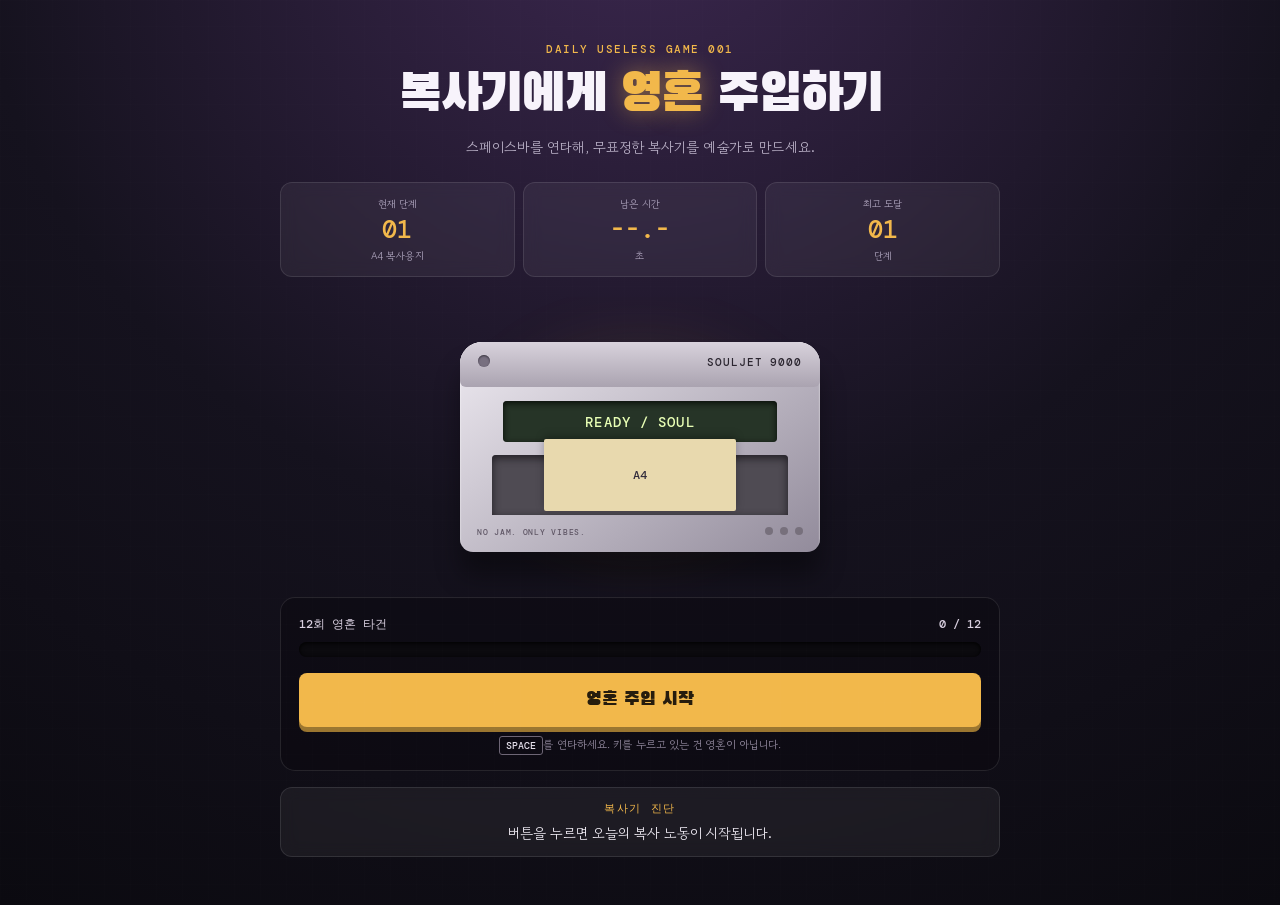
==== games/copier-soul-injector/index.html @ 97626fb5 "feat: add copier soul injector game" ====
<!doctype html>
<html lang="ko">
  <head>
    <meta charset="UTF-8" />
    <meta name="viewport" content="width=device-width, initial-scale=1.0" />
    <meta name="theme-color" content="#15121e" />
    <title>복사기에게 영혼 주입하기</title>
    <link rel="stylesheet" href="style.css" />
  </head>
  <body>
    <main class="game-shell">
      <header>
        <p class="eyebrow">DAILY USELESS GAME 001</p>
        <h1>복사기에게 <em>영혼</em> 주입하기</h1>
        <p class="subtitle">스페이스바를 연타해, 무표정한 복사기를 예술가로 만드세요.</p>
      </header>

      <section class="dashboard" aria-label="게임 현황">
        <div><span>현재 단계</span><strong id="level">01</strong><small id="paper-name">A4 복사용지</small></div>
        <div><span>남은 시간</span><strong id="time">--.-</strong><small>초</small></div>
        <div><span>최고 도달</span><strong id="best">01</strong><small>단계</small></div>
      </section>

      <section class="copier-area" aria-live="polite">
        <div class="ambient-glow"></div>
        <div class="copy-machine" id="machine">
          <div class="machine-top"><span class="warning-light"></span><span class="machine-brand">SOULJET 9000</span></div>
          <div class="display"><span id="display-text">AWAITING SOUL</span></div>
          <div class="paper-slot"><div class="paper" id="paper"><span id="paper-mark">A4</span></div></div>
          <div class="machine-bottom"><span>NO JAM. ONLY VIBES.</span><i></i><i></i><i></i></div>
        </div>
      </section>

      <section class="control-panel">
        <div class="goal-row"><span id="goal-label">시작 준비 완료</span><span id="tap-count">0 / 0</span></div>
        <div class="meter"><div id="meter-fill"></div></div>
        <button id="start-button" type="button">영혼 주입 시작</button>
        <p class="hint"><kbd>SPACE</kbd>를 연타하세요. 키를 누르고 있는 건 영혼이 아닙니다.</p>
      </section>

      <section class="status-card" id="status-card">
        <p class="status-label">복사기 진단</p>
        <p id="message">버튼을 누르면 오늘의 복사 노동이 시작됩니다.</p>
      </section>
    </main>
    <script src="script.js"></script>
  </body>
</html>
---- games/copier-soul-injector/style.css ----
@import url('https://fonts.googleapis.com/css2?family=Black+Han+Sans&family=DM+Mono:wght@400;500&family=Gowun+Dodum&display=swap');

:root { --accent: #f2b84b; --paper: #f7f0dc; --ink: #332d3c; }
* { box-sizing: border-box; }
body { margin: 0; min-height: 100vh; color: #f7f3fb; background: radial-gradient(circle at 50% -15%, #3d2851, #15121e 55%, #0b0a10); font-family: 'Gowun Dodum', sans-serif; }
body::before { content: ''; position: fixed; inset: 0; pointer-events: none; opacity: .22; background-image: linear-gradient(rgba(255,255,255,.035) 1px, transparent 1px), linear-gradient(90deg, rgba(255,255,255,.035) 1px, transparent 1px); background-size: 26px 26px; }
.game-shell { width: min(720px, calc(100% - 32px)); margin: 0 auto; padding: 42px 0 48px; text-align: center; }
header { margin-bottom: 25px; } .eyebrow, .status-label { margin: 0; color: var(--accent); font: 500 11px 'DM Mono', monospace; letter-spacing: .14em; }
h1 { margin: 8px 0 8px; font: 400 clamp(30px, 7vw, 52px) 'Black Han Sans', sans-serif; letter-spacing: -.04em; } h1 em { font-style: normal; color: var(--accent); text-shadow: 0 0 24px color-mix(in srgb, var(--accent), transparent 55%); }
.subtitle { margin: 0; color: #bcb3c9; font-size: 14px; }
.dashboard { display: grid; grid-template-columns: repeat(3, 1fr); gap: 8px; margin-bottom: 20px; }
.dashboard div, .status-card { background: rgba(255,255,255,.055); border: 1px solid rgba(255,255,255,.1); border-radius: 12px; padding: 13px 8px; backdrop-filter: blur(8px); }
.dashboard span, .dashboard small { display: block; font-size: 10px; color: #aca2bb; } .dashboard strong { display: block; margin: 2px 0; font: 500 25px 'DM Mono', monospace; color: var(--accent); }
.copier-area { position: relative; height: 300px; display: grid; place-items: center; overflow: hidden; }
.ambient-glow { position: absolute; width: 260px; height: 180px; border-radius: 50%; background: var(--accent); opacity: .13; filter: blur(42px); transition: .3s; }
.copy-machine { position: relative; width: min(360px, 82vw); height: 210px; border-radius: 22px 22px 13px 13px; background: linear-gradient(145deg, #eeeaf1, #928b9b); box-shadow: 0 24px 25px rgba(0,0,0,.36), inset 0 2px 2px #fff; color: #2b2630; transition: transform .08s; }
.machine-top { height: 45px; border-radius: 22px 22px 6px 6px; padding: 13px 18px; display: flex; justify-content: space-between; background: linear-gradient(#d8d2dc, #aaa3b0); font: 500 11px 'DM Mono', monospace; letter-spacing: .08em; }
.warning-light { width: 12px; height: 12px; border-radius: 50%; background: #787080; box-shadow: inset 0 1px 2px #3a3540; } .running .warning-light { background: var(--accent); box-shadow: 0 0 12px var(--accent); }
.display { width: 76%; height: 41px; margin: 14px auto 0; padding: 12px 6px; overflow: hidden; border-radius: 4px; color: #e8ffb5; background: #263427; box-shadow: inset 0 2px 6px #080c08; font: 500 14px 'DM Mono', monospace; letter-spacing: .08em; }
.paper-slot { position: relative; width: 82%; height: 60px; margin: 0 auto; top: 13px; border-radius: 4px 4px 0 0; background: #4f4b53; box-shadow: inset 0 3px 8px #211e24; }
.paper { position: absolute; width: 65%; height: 72px; left: 17.5%; bottom: 4px; display: grid; place-items: center; border-radius: 2px; color: var(--ink); background: var(--paper); box-shadow: 0 -3px 8px rgba(0,0,0,.25); transition: all .25s ease; font: 500 12px 'DM Mono', monospace; }
.machine-bottom { position: absolute; bottom: 0; width: 100%; height: 37px; border-radius: 0 0 13px 13px; padding: 12px 17px; text-align: left; color: #5f5665; font: 500 8px 'DM Mono', monospace; letter-spacing: .09em; } .machine-bottom i { float: right; width: 8px; height: 8px; margin-left: 7px; border-radius: 50%; background: #77707c; }
.shaking { animation: shake .09s linear infinite; } @keyframes shake { 0%,100% { transform: translate(0) rotate(0); } 30% { transform: translate(-3px,1px) rotate(-.4deg); } 70% { transform: translate(3px,-1px) rotate(.4deg); } }
.control-panel { padding: 18px; border: 1px solid rgba(255,255,255,.1); border-radius: 15px; background: rgba(10,8,15,.44); } .goal-row { display:flex; justify-content:space-between; margin-bottom:9px; font: 500 12px 'DM Mono', monospace; color:#d8cfdf; }
.meter { height: 15px; padding: 3px; border-radius: 99px; background: #0b0a0e; box-shadow: inset 0 1px 4px #000; } #meter-fill { width:0; height:100%; border-radius:inherit; background: linear-gradient(90deg, var(--accent), #fff0a6); box-shadow: 0 0 12px var(--accent); transition: width .08s; }
button { width:100%; margin: 16px 0 9px; padding: 15px; border:0; border-radius:8px; cursor:pointer; color:#261c0d; background:var(--accent); box-shadow: 0 5px 0 color-mix(in srgb, var(--accent), #000 36%); font: 400 19px 'Black Han Sans', sans-serif; transition: transform .1s, filter .1s; } button:hover { filter:brightness(1.1); } button:active { transform:translateY(4px); box-shadow:0 1px 0 color-mix(in srgb, var(--accent), #000 36%); }
.hint { margin:0; color:#92899e; font-size:11px; } kbd { padding:2px 6px; border:1px solid #6d6575; border-radius:3px; color:#e4dfea; font: 500 10px 'DM Mono'; }
.status-card { margin-top: 16px; min-height:70px; } #message { margin: 7px 0 0; font-size: 14px; } .success { color: #fff0a8; } .danger { color: #ff9d9d; }
@media (max-width: 430px) { .game-shell{padding-top:28px}.copier-area{height:270px}.dashboard strong{font-size:20px}.copy-machine{transform:scale(.9)} }
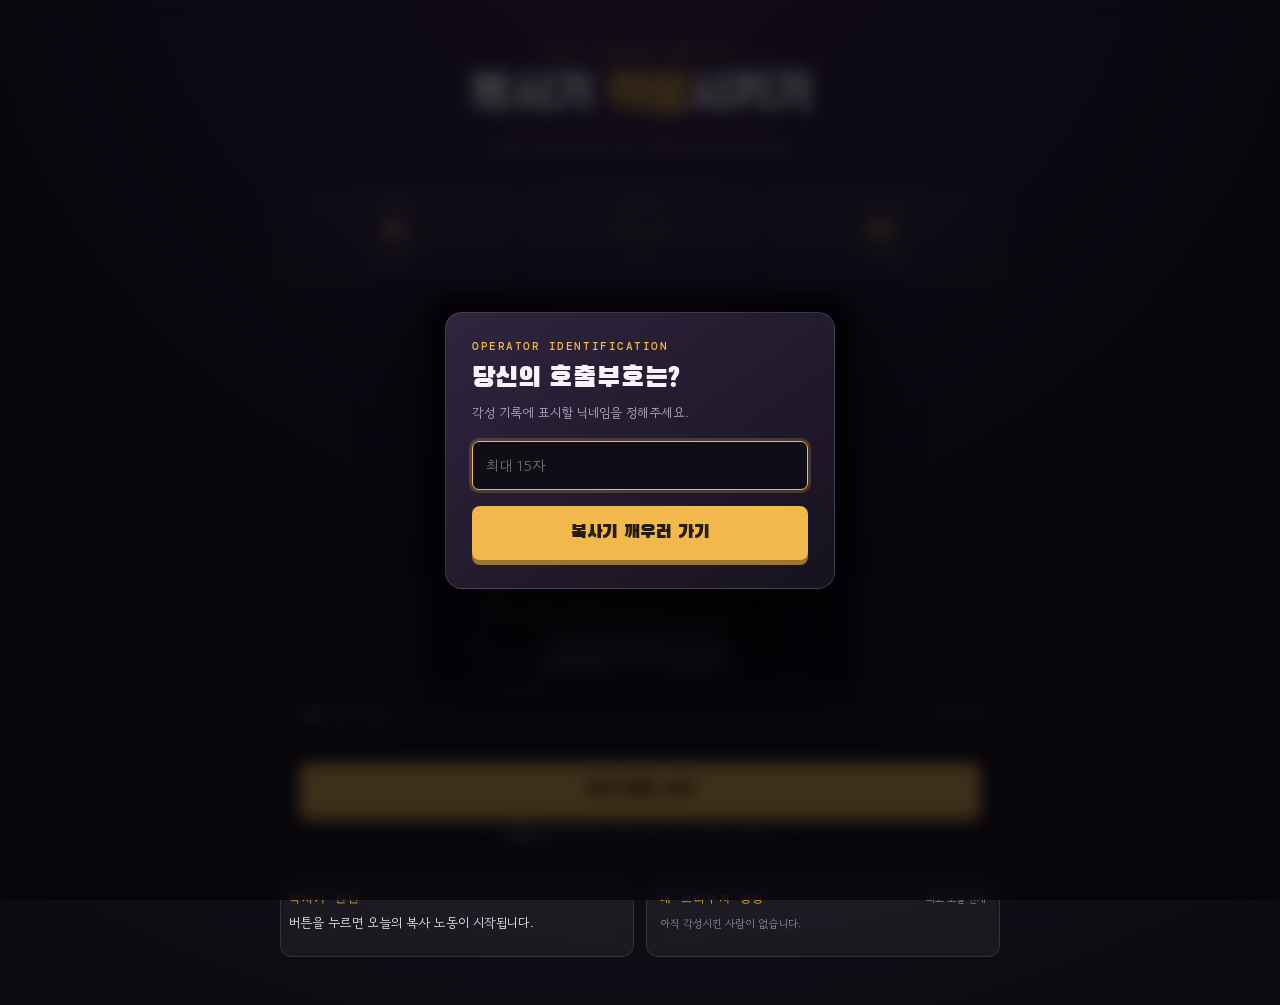
==== commit 6629615d: "feat: polish copier awakening game" ====
--- a/games/copier-soul-injector/index.html
+++ b/games/copier-soul-injector/index.html
@@ -4,45 +4,58 @@
     <meta charset="UTF-8" />
     <meta name="viewport" content="width=device-width, initial-scale=1.0" />
     <meta name="theme-color" content="#15121e" />
-    <title>복사기에게 영혼 주입하기</title>
+    <title>복사기 각성시키기</title>
     <link rel="stylesheet" href="style.css" />
   </head>
   <body>
     <main class="game-shell">
       <header>
         <p class="eyebrow">DAILY USELESS GAME 001</p>
-        <h1>복사기에게 <em>영혼</em> 주입하기</h1>
-        <p class="subtitle">스페이스바를 연타해, 무표정한 복사기를 예술가로 만드세요.</p>
+        <h1>복사기 <em>각성</em>시키기</h1>
+        <p class="subtitle">스페이스바를 연타해, 퇴사 직전의 복사기를 깨우세요.</p>
       </header>
-
       <section class="dashboard" aria-label="게임 현황">
         <div><span>현재 단계</span><strong id="level">01</strong><small id="paper-name">A4 복사용지</small></div>
         <div><span>남은 시간</span><strong id="time">--.-</strong><small>초</small></div>
         <div><span>최고 도달</span><strong id="best">01</strong><small>단계</small></div>
       </section>
-
       <section class="copier-area" aria-live="polite">
         <div class="ambient-glow"></div>
+        <div class="electricity" id="electricity" aria-hidden="true"><b>⚡</b><b>⚡</b><b>⚡</b><b>⚡</b></div>
         <div class="copy-machine" id="machine">
-          <div class="machine-top"><span class="warning-light"></span><span class="machine-brand">SOULJET 9000</span></div>
-          <div class="display"><span id="display-text">AWAITING SOUL</span></div>
-          <div class="paper-slot"><div class="paper" id="paper"><span id="paper-mark">A4</span></div></div>
-          <div class="machine-bottom"><span>NO JAM. ONLY VIBES.</span><i></i><i></i><i></i></div>
+          <img class="machine-photo" src="assets/photorealistic-copier-empty-output.png" alt="전력 부족 상태의 사무용 복사기" />
+          <div class="feeder-paper" id="feeder-paper" aria-hidden="true"></div>
+          <div class="display"><span id="display-text">AWAITING POWER</span></div>
+          <div class="paper" id="paper" aria-hidden="true">
+            <img src="assets/photorealistic-copier.png" alt="" />
+            <span id="paper-mark"></span>
+          </div>
         </div>
+        <div class="phase-overlay" id="phase-overlay"><strong id="phase-title">READY</strong><span id="phase-copy">시작 버튼 또는 SPACE</span></div>
       </section>
-
       <section class="control-panel">
         <div class="goal-row"><span id="goal-label">시작 준비 완료</span><span id="tap-count">0 / 0</span></div>
         <div class="meter"><div id="meter-fill"></div></div>
-        <button id="start-button" type="button">영혼 주입 시작</button>
-        <p class="hint"><kbd>SPACE</kbd>를 연타하세요. 키를 누르고 있는 건 영혼이 아닙니다.</p>
+        <button id="start-button" type="button">전기 공급 시작</button>
+        <p class="hint"><kbd>SPACE</kbd>를 연타하세요. 키를 누르고 있는 건 전기가 아닙니다.</p>
       </section>
-
-      <section class="status-card" id="status-card">
-        <p class="status-label">복사기 진단</p>
-        <p id="message">버튼을 누르면 오늘의 복사 노동이 시작됩니다.</p>
+      <section class="bottom-grid">
+        <section class="status-card"><p class="status-label">복사기 진단</p><p id="message">버튼을 누르면 오늘의 복사 노동이 시작됩니다.</p></section>
+        <section class="ranking-card" aria-label="내 브라우저 랭킹">
+          <div class="ranking-heading"><p class="status-label">내 브라우저 랭킹</p><span id="rank-note">최고 도달 단계</span></div>
+          <ol id="ranking-list"><li class="empty-rank">아직 각성시킨 사람이 없습니다.</li></ol>
+        </section>
       </section>
     </main>
+    <div class="nickname-modal" id="nickname-modal" role="dialog" aria-modal="true" aria-labelledby="nickname-title">
+      <form id="nickname-form" class="nickname-card">
+        <p class="eyebrow">OPERATOR IDENTIFICATION</p>
+        <h2 id="nickname-title">당신의 호출부호는?</h2>
+        <p>각성 기록에 표시할 닉네임을 정해주세요.</p>
+        <input id="nickname-input" maxlength="15" required autocomplete="nickname" placeholder="최대 15자" />
+        <button type="submit">복사기 깨우러 가기</button>
+      </form>
+    </div>
     <script src="script.js"></script>
   </body>
 </html>
--- a/games/copier-soul-injector/style.css
+++ b/games/copier-soul-injector/style.css
@@ -11,19 +11,25 @@
 .dashboard { display: grid; grid-template-columns: repeat(3, 1fr); gap: 8px; margin-bottom: 20px; }
 .dashboard div, .status-card { background: rgba(255,255,255,.055); border: 1px solid rgba(255,255,255,.1); border-radius: 12px; padding: 13px 8px; backdrop-filter: blur(8px); }
 .dashboard span, .dashboard small { display: block; font-size: 10px; color: #aca2bb; } .dashboard strong { display: block; margin: 2px 0; font: 500 25px 'DM Mono', monospace; color: var(--accent); }
-.copier-area { position: relative; height: 300px; display: grid; place-items: center; overflow: hidden; }
+.copier-area { position: relative; height: 390px; display: grid; place-items: center; overflow: hidden; }
 .ambient-glow { position: absolute; width: 260px; height: 180px; border-radius: 50%; background: var(--accent); opacity: .13; filter: blur(42px); transition: .3s; }
-.copy-machine { position: relative; width: min(360px, 82vw); height: 210px; border-radius: 22px 22px 13px 13px; background: linear-gradient(145deg, #eeeaf1, #928b9b); box-shadow: 0 24px 25px rgba(0,0,0,.36), inset 0 2px 2px #fff; color: #2b2630; transition: transform .08s; }
-.machine-top { height: 45px; border-radius: 22px 22px 6px 6px; padding: 13px 18px; display: flex; justify-content: space-between; background: linear-gradient(#d8d2dc, #aaa3b0); font: 500 11px 'DM Mono', monospace; letter-spacing: .08em; }
-.warning-light { width: 12px; height: 12px; border-radius: 50%; background: #787080; box-shadow: inset 0 1px 2px #3a3540; } .running .warning-light { background: var(--accent); box-shadow: 0 0 12px var(--accent); }
-.display { width: 76%; height: 41px; margin: 14px auto 0; padding: 12px 6px; overflow: hidden; border-radius: 4px; color: #e8ffb5; background: #263427; box-shadow: inset 0 2px 6px #080c08; font: 500 14px 'DM Mono', monospace; letter-spacing: .08em; }
-.paper-slot { position: relative; width: 82%; height: 60px; margin: 0 auto; top: 13px; border-radius: 4px 4px 0 0; background: #4f4b53; box-shadow: inset 0 3px 8px #211e24; }
-.paper { position: absolute; width: 65%; height: 72px; left: 17.5%; bottom: 4px; display: grid; place-items: center; border-radius: 2px; color: var(--ink); background: var(--paper); box-shadow: 0 -3px 8px rgba(0,0,0,.25); transition: all .25s ease; font: 500 12px 'DM Mono', monospace; }
-.machine-bottom { position: absolute; bottom: 0; width: 100%; height: 37px; border-radius: 0 0 13px 13px; padding: 12px 17px; text-align: left; color: #5f5665; font: 500 8px 'DM Mono', monospace; letter-spacing: .09em; } .machine-bottom i { float: right; width: 8px; height: 8px; margin-left: 7px; border-radius: 50%; background: #77707c; }
+.copy-machine { position:relative; width:min(420px, 90vw); aspect-ratio:1/1; color:#2b2630; filter:drop-shadow(0 24px 25px rgba(0,0,0,.36)); transition:transform .08s; }.machine-photo { display:block; width:100%; height:100%; object-fit:contain; border-radius:18px; }
+.feeder-paper { position:absolute; z-index:1; left:31.4%; top:10.1%; width:37.2%; height:25.6%; overflow:hidden; border-radius:1px 1px 0 0; background:var(--mineral); box-shadow:inset 0 0 0 1px rgba(255,255,255,.2); mix-blend-mode:multiply; opacity:.74; }.feeder-paper::after,.paper::after { content:''; position:absolute; inset:0; background:repeating-linear-gradient(115deg,rgba(255,255,255,.28) 0 1px,transparent 1px 8px),repeating-linear-gradient(20deg,rgba(0,0,0,.12) 0 1px,transparent 1px 11px); mix-blend-mode:soft-light; }
+.display { position:absolute; z-index:2; left:42%; top:51%; width:17%; height:5%; display:grid; place-items:center; overflow:hidden; border-radius:2px; color:#e8ffb5; background:#263427; box-shadow:inset 0 1px 3px #080c08,0 0 5px rgba(226,255,174,.18); font:500 clamp(4px,1.7vw,8px) 'DM Mono',monospace; letter-spacing:0; text-align:center; }
+.paper { position:absolute; z-index:3; inset:0; overflow:hidden; pointer-events:none; clip-path:polygon(33% 60%,67% 60%,67% 60%,33% 60%); opacity:0; }.paper img { width:100%; height:100%; display:block; object-fit:contain; }.paper::before { content:''; position:absolute; inset:0; background:var(--mineral); mix-blend-mode:color; opacity:.9; }.paper span { display:none; }
+.copy-machine[data-stage="1"] .feeder-paper::after,.copy-machine[data-stage="1"] .paper::after { background:repeating-radial-gradient(circle at 20% 40%,rgba(255,255,255,.25) 0 1px,transparent 2px 8px),linear-gradient(135deg,rgba(0,0,0,.3),transparent); }.copy-machine[data-stage="5"] .feeder-paper,.copy-machine[data-stage="6"] .feeder-paper { filter:brightness(1.18); }.copy-machine[data-stage="7"] .feeder-paper,.copy-machine[data-stage="7"] .paper::before { filter:saturate(1.2) brightness(1.1); }.copy-machine[data-stage="8"] .feeder-paper::after,.copy-machine[data-stage="9"] .feeder-paper::after,.copy-machine[data-stage="10"] .feeder-paper::after { background:linear-gradient(135deg,transparent 0 35%,rgba(255,255,255,.8) 36% 39%,transparent 40% 65%,rgba(255,255,255,.7) 66% 69%,transparent 70%); }
+.printing .paper { animation:paper-eject 1.25s cubic-bezier(.18,.85,.32,1) forwards; }.running .display { box-shadow:inset 0 1px 3px #080c08,0 0 10px #ddff92; }
+@keyframes paper-eject { 0% { opacity:0; clip-path:polygon(33% 60%,67% 60%,67% 60%,33% 60%); } 10% { opacity:1; } 76% { opacity:1; clip-path:polygon(33% 60%,67% 60%,73% 90%,27% 90%); } 100% { opacity:1; clip-path:polygon(33% 60%,67% 60%,73% 91%,27% 91%); } }
 .shaking { animation: shake .09s linear infinite; } @keyframes shake { 0%,100% { transform: translate(0) rotate(0); } 30% { transform: translate(-3px,1px) rotate(-.4deg); } 70% { transform: translate(3px,-1px) rotate(.4deg); } }
+.electricity { position:absolute; z-index:3; width:min(430px, 96vw); height:190px; pointer-events:none; opacity:0; transition:opacity .08s; } .electricity b { position:absolute; color:#fff4a3; font:700 40px Arial; text-shadow:0 0 10px #ffe449,0 0 25px var(--accent); } .electricity b:nth-child(1){left:8%;top:25%}.electricity b:nth-child(2){right:7%;top:15%;transform:rotate(22deg)}.electricity b:nth-child(3){left:20%;bottom:2%;transform:rotate(155deg)}.electricity b:nth-child(4){right:18%;bottom:7%;transform:rotate(-20deg)}
+.electricity.spark { animation:spark .13s ease-out; } @keyframes spark { 0%{opacity:1;transform:scale(.8)} 100%{opacity:0;transform:scale(1.18)} }
+.running + .phase-overlay { pointer-events:none; }.phase-overlay { position:absolute; z-index:5; display:grid; place-content:center; gap:8px; inset:0; pointer-events:none; opacity:0; transform:scale(.94); transition:opacity .18s,transform .18s; background:rgba(15,11,22,.56); backdrop-filter:blur(3px); } .phase-overlay.visible { opacity:1; transform:scale(1); }.phase-overlay strong { color:#fff2a2; font:500 clamp(30px,8vw,54px) 'DM Mono',monospace; letter-spacing:.06em; text-shadow:0 0 22px var(--accent); }.phase-overlay span { color:#f4eff9; font-size:13px; }
+.printing + .phase-overlay { inset:auto 50% auto auto; top:16px; width:max-content; max-width:calc(100% - 28px); padding:8px 12px; gap:3px; border:1px solid rgba(255,222,127,.42); border-radius:9px; background:rgba(18,14,26,.78); backdrop-filter:blur(6px); transform:translateX(50%) scale(.94); }.printing + .phase-overlay.visible { transform:translateX(50%) scale(1); }.printing + .phase-overlay strong { font-size:clamp(14px,3.8vw,20px); text-shadow:0 0 12px var(--accent); }.printing + .phase-overlay span { font-size:10px; }
 .control-panel { padding: 18px; border: 1px solid rgba(255,255,255,.1); border-radius: 15px; background: rgba(10,8,15,.44); } .goal-row { display:flex; justify-content:space-between; margin-bottom:9px; font: 500 12px 'DM Mono', monospace; color:#d8cfdf; }
 .meter { height: 15px; padding: 3px; border-radius: 99px; background: #0b0a0e; box-shadow: inset 0 1px 4px #000; } #meter-fill { width:0; height:100%; border-radius:inherit; background: linear-gradient(90deg, var(--accent), #fff0a6); box-shadow: 0 0 12px var(--accent); transition: width .08s; }
 button { width:100%; margin: 16px 0 9px; padding: 15px; border:0; border-radius:8px; cursor:pointer; color:#261c0d; background:var(--accent); box-shadow: 0 5px 0 color-mix(in srgb, var(--accent), #000 36%); font: 400 19px 'Black Han Sans', sans-serif; transition: transform .1s, filter .1s; } button:hover { filter:brightness(1.1); } button:active { transform:translateY(4px); box-shadow:0 1px 0 color-mix(in srgb, var(--accent), #000 36%); }
 .hint { margin:0; color:#92899e; font-size:11px; } kbd { padding:2px 6px; border:1px solid #6d6575; border-radius:3px; color:#e4dfea; font: 500 10px 'DM Mono'; }
-.status-card { margin-top: 16px; min-height:70px; } #message { margin: 7px 0 0; font-size: 14px; } .success { color: #fff0a8; } .danger { color: #ff9d9d; }
-@media (max-width: 430px) { .game-shell{padding-top:28px}.copier-area{height:270px}.dashboard strong{font-size:20px}.copy-machine{transform:scale(.9)} }
+.bottom-grid { display:grid; grid-template-columns:1fr 1fr; gap:12px; margin-top:16px; text-align:left; }.status-card { margin:0; min-height:80px; } #message { margin: 7px 0 0; font-size: 13px; } .success { color: #fff0a8; } .danger { color: #ff9d9d; }
+.ranking-card { padding:13px; border:1px solid rgba(255,255,255,.1); border-radius:12px; background:rgba(255,255,255,.055); backdrop-filter:blur(8px); }.ranking-heading { display:flex; justify-content:space-between; align-items:center; }.ranking-heading span { color:#92899e; font-size:10px; }.ranking-card ol { margin:9px 0 0; padding:0; list-style:none; }.ranking-card li { display:grid; grid-template-columns:22px 1fr auto; gap:5px; align-items:center; min-height:19px; color:#d9d2df; font-size:11px; }.ranking-card li strong { overflow:hidden; text-overflow:ellipsis; white-space:nowrap; font-weight:normal; }.rank-number { color:var(--accent); font:500 10px 'DM Mono',monospace; }.ranking-card .empty-rank { display:block; color:#92899e; }
+.nickname-modal { position:fixed; z-index:10; inset:0; display:grid; place-items:center; padding:20px; background:rgba(6,5,10,.76); backdrop-filter:blur(8px); transition:opacity .25s,visibility .25s; }.nickname-modal.hidden { opacity:0; visibility:hidden; pointer-events:none; }.nickname-card { width:min(390px,100%); padding:26px; border:1px solid rgba(255,255,255,.14); border-radius:17px; background:linear-gradient(145deg,#30243f,#16121e); box-shadow:0 24px 80px #000; text-align:left; }.nickname-card h2 { margin:9px 0 6px; font:400 28px 'Black Han Sans',sans-serif; }.nickname-card p:not(.eyebrow) { margin:0; color:#bcb3c9; font-size:13px; }.nickname-card input { width:100%; margin-top:19px; padding:13px; border:1px solid #635a6d; border-radius:7px; outline:0; color:#f8f4fb; background:#100d16; font:500 15px 'Gowun Dodum',sans-serif; }.nickname-card input:focus { border-color:var(--accent); box-shadow:0 0 0 3px color-mix(in srgb,var(--accent),transparent 80%); }.nickname-card button { margin-bottom:2px; }
+@media (max-width: 430px) { .game-shell{padding-top:28px}.copier-area{height:330px}.dashboard strong{font-size:20px}.copy-machine{transform:scale(.9)}.bottom-grid{grid-template-columns:1fr}.ranking-card{min-height:80px} }
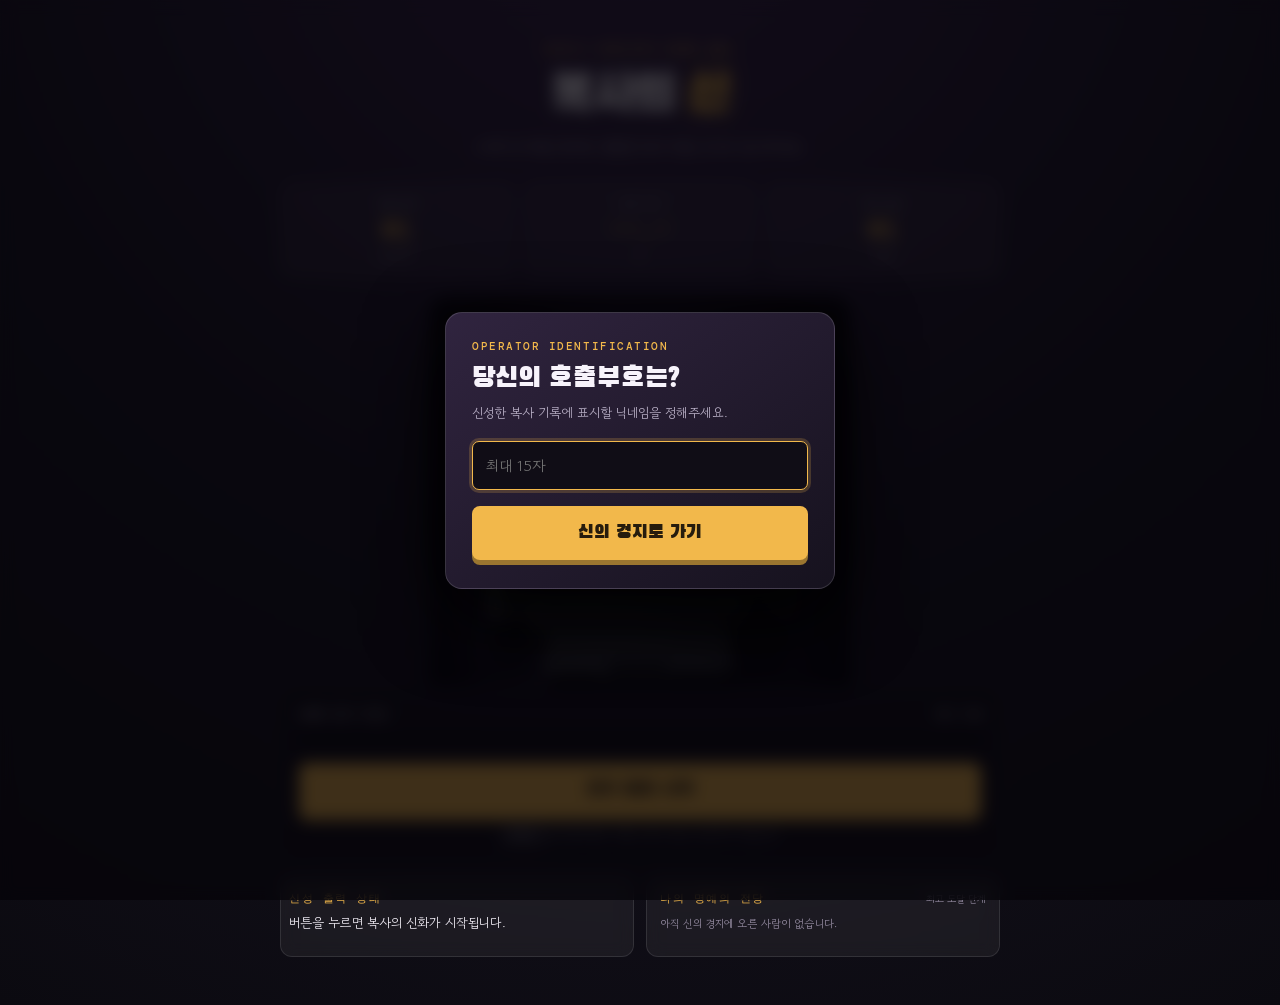
==== commit 345b53f4: "fix: rename first game to copy god" ====
--- a/games/copier-soul-injector/index.html
+++ b/games/copier-soul-injector/index.html
@@ -4,15 +4,15 @@
     <meta charset="UTF-8" />
     <meta name="viewport" content="width=device-width, initial-scale=1.0" />
     <meta name="theme-color" content="#15121e" />
-    <title>복사기 각성시키기</title>
+    <title>복사의 신</title>
     <link rel="stylesheet" href="style.css" />
   </head>
   <body>
     <main class="game-shell">
       <header>
         <p class="eyebrow">DAILY USELESS GAME 001</p>
-        <h1>복사기 <em>각성</em>시키기</h1>
-        <p class="subtitle">스페이스바를 연타해, 퇴사 직전의 복사기를 깨우세요.</p>
+        <h1>복사의 <em>신</em></h1>
+        <p class="subtitle">스페이스바를 연타해, 평범한 복사기를 신기로 인도하세요.</p>
       </header>
       <section class="dashboard" aria-label="게임 현황">
         <div><span>현재 단계</span><strong id="level">01</strong><small id="paper-name">A4 복사용지</small></div>
@@ -40,10 +40,10 @@
         <p class="hint"><kbd>SPACE</kbd>를 연타하세요. 키를 누르고 있는 건 전기가 아닙니다.</p>
       </section>
       <section class="bottom-grid">
-        <section class="status-card"><p class="status-label">복사기 진단</p><p id="message">버튼을 누르면 오늘의 복사 노동이 시작됩니다.</p></section>
-        <section class="ranking-card" aria-label="내 브라우저 랭킹">
-          <div class="ranking-heading"><p class="status-label">내 브라우저 랭킹</p><span id="rank-note">최고 도달 단계</span></div>
-          <ol id="ranking-list"><li class="empty-rank">아직 각성시킨 사람이 없습니다.</li></ol>
+        <section class="status-card"><p class="status-label">신성 출력 상태</p><p id="message">버튼을 누르면 복사의 신화가 시작됩니다.</p></section>
+        <section class="ranking-card" aria-label="내 브라우저 명예의 전당">
+          <div class="ranking-heading"><p class="status-label">나의 명예의 전당</p><span id="rank-note">최고 도달 단계</span></div>
+          <ol id="ranking-list"><li class="empty-rank">아직 신의 경지에 오른 사람이 없습니다.</li></ol>
         </section>
       </section>
     </main>
@@ -51,9 +51,9 @@
       <form id="nickname-form" class="nickname-card">
         <p class="eyebrow">OPERATOR IDENTIFICATION</p>
         <h2 id="nickname-title">당신의 호출부호는?</h2>
-        <p>각성 기록에 표시할 닉네임을 정해주세요.</p>
+        <p>신성한 복사 기록에 표시할 닉네임을 정해주세요.</p>
         <input id="nickname-input" maxlength="15" required autocomplete="nickname" placeholder="최대 15자" />
-        <button type="submit">복사기 깨우러 가기</button>
+        <button type="submit">신의 경지로 가기</button>
       </form>
     </div>
     <script src="script.js"></script>
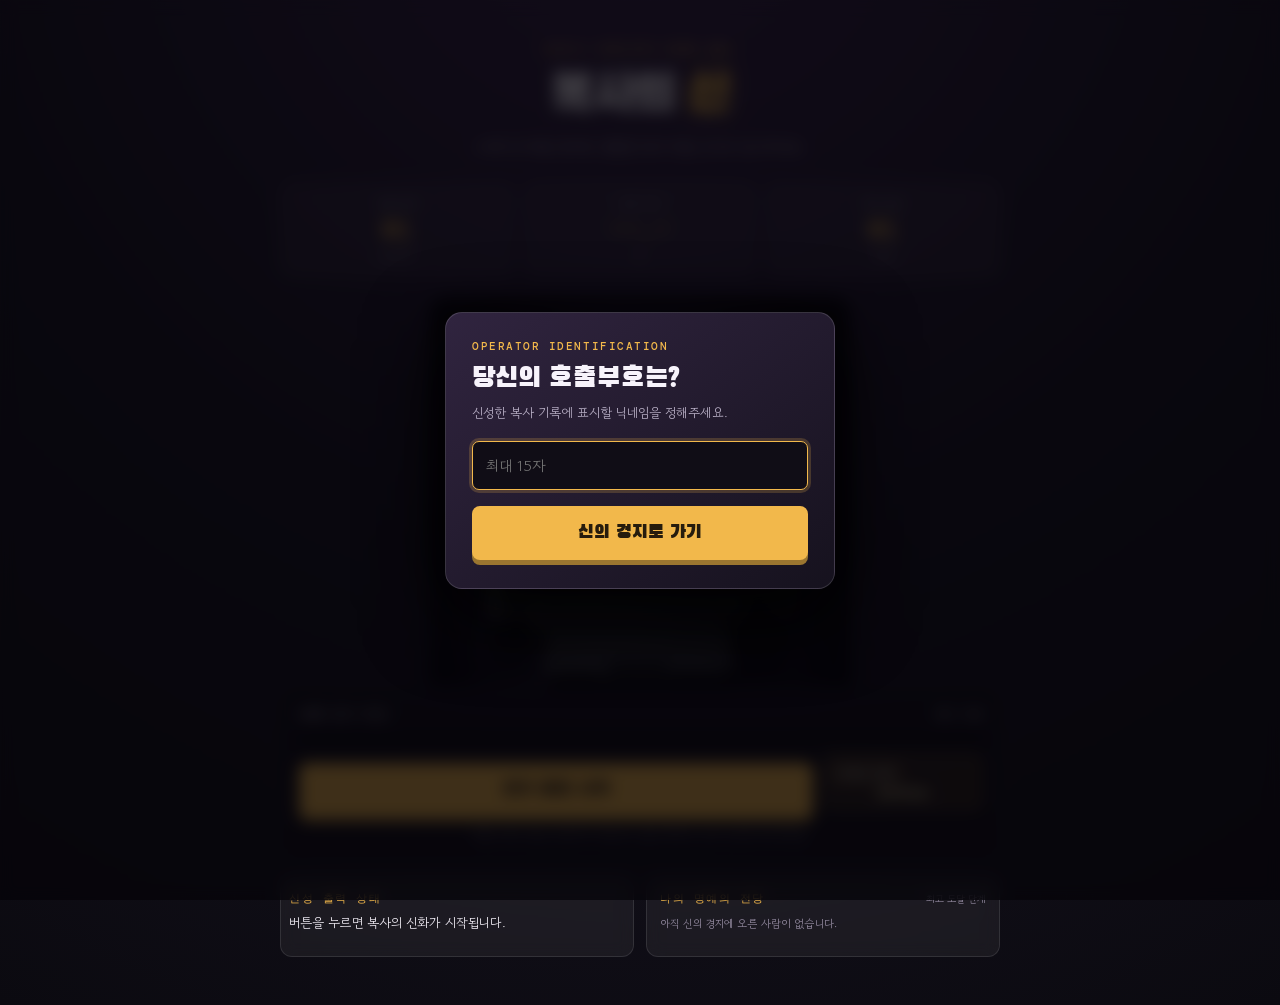
==== commit 4c8a037c: "feat: add play hint and pages deployment" ====
--- a/games/copier-soul-injector/index.html
+++ b/games/copier-soul-injector/index.html
@@ -36,8 +36,11 @@
       <section class="control-panel">
         <div class="goal-row"><span id="goal-label">시작 준비 완료</span><span id="tap-count">0 / 0</span></div>
         <div class="meter"><div id="meter-fill"></div></div>
-        <button id="start-button" type="button">전기 공급 시작</button>
-        <p class="hint"><kbd>SPACE</kbd>를 연타하세요. 키를 누르고 있는 건 전기가 아닙니다.</p>
+        <div class="start-row">
+          <button id="start-button" type="button">전기 공급 시작</button>
+          <p class="primary-hint"><kbd>SPACE BAR</kbd><span>연타하세요!</span></p>
+        </div>
+        <p class="hint">키를 누르고 있는 건 전기가 아닙니다. 짧고 빠르게, 신의 속도로 두드리세요.</p>
       </section>
       <section class="bottom-grid">
         <section class="status-card"><p class="status-label">신성 출력 상태</p><p id="message">버튼을 누르면 복사의 신화가 시작됩니다.</p></section>
--- a/games/copier-soul-injector/style.css
+++ b/games/copier-soul-injector/style.css
@@ -27,9 +27,9 @@
 .printing + .phase-overlay { inset:auto 50% auto auto; top:16px; width:max-content; max-width:calc(100% - 28px); padding:8px 12px; gap:3px; border:1px solid rgba(255,222,127,.42); border-radius:9px; background:rgba(18,14,26,.78); backdrop-filter:blur(6px); transform:translateX(50%) scale(.94); }.printing + .phase-overlay.visible { transform:translateX(50%) scale(1); }.printing + .phase-overlay strong { font-size:clamp(14px,3.8vw,20px); text-shadow:0 0 12px var(--accent); }.printing + .phase-overlay span { font-size:10px; }
 .control-panel { padding: 18px; border: 1px solid rgba(255,255,255,.1); border-radius: 15px; background: rgba(10,8,15,.44); } .goal-row { display:flex; justify-content:space-between; margin-bottom:9px; font: 500 12px 'DM Mono', monospace; color:#d8cfdf; }
 .meter { height: 15px; padding: 3px; border-radius: 99px; background: #0b0a0e; box-shadow: inset 0 1px 4px #000; } #meter-fill { width:0; height:100%; border-radius:inherit; background: linear-gradient(90deg, var(--accent), #fff0a6); box-shadow: 0 0 12px var(--accent); transition: width .08s; }
-button { width:100%; margin: 16px 0 9px; padding: 15px; border:0; border-radius:8px; cursor:pointer; color:#261c0d; background:var(--accent); box-shadow: 0 5px 0 color-mix(in srgb, var(--accent), #000 36%); font: 400 19px 'Black Han Sans', sans-serif; transition: transform .1s, filter .1s; } button:hover { filter:brightness(1.1); } button:active { transform:translateY(4px); box-shadow:0 1px 0 color-mix(in srgb, var(--accent), #000 36%); }
+button { width:100%; margin: 16px 0 9px; padding: 15px; border:0; border-radius:8px; cursor:pointer; color:#261c0d; background:var(--accent); box-shadow: 0 5px 0 color-mix(in srgb, var(--accent), #000 36%); font: 400 19px 'Black Han Sans', sans-serif; transition: transform .1s, filter .1s; } button:hover { filter:brightness(1.1); } button:active { transform:translateY(4px); box-shadow:0 1px 0 color-mix(in srgb, var(--accent), #000 36%); }.start-row { display:grid; grid-template-columns:minmax(0,1fr) 158px; gap:10px; align-items:center; }.start-row button { margin-bottom:9px; }.primary-hint { display:flex; flex-direction:column; justify-content:center; min-height:49px; margin:0 0 9px; padding:8px; border:1px solid color-mix(in srgb,var(--accent),transparent 42%); border-radius:8px; color:#fff3b0; background:rgba(242,184,75,.11); font-size:11px; line-height:1.35; }.primary-hint kbd { width:max-content; margin-bottom:3px; border-color:#e9bd62; color:#fff9da; font-size:10px; }.primary-hint span { font-weight:bold; }
 .hint { margin:0; color:#92899e; font-size:11px; } kbd { padding:2px 6px; border:1px solid #6d6575; border-radius:3px; color:#e4dfea; font: 500 10px 'DM Mono'; }
 .bottom-grid { display:grid; grid-template-columns:1fr 1fr; gap:12px; margin-top:16px; text-align:left; }.status-card { margin:0; min-height:80px; } #message { margin: 7px 0 0; font-size: 13px; } .success { color: #fff0a8; } .danger { color: #ff9d9d; }
 .ranking-card { padding:13px; border:1px solid rgba(255,255,255,.1); border-radius:12px; background:rgba(255,255,255,.055); backdrop-filter:blur(8px); }.ranking-heading { display:flex; justify-content:space-between; align-items:center; }.ranking-heading span { color:#92899e; font-size:10px; }.ranking-card ol { margin:9px 0 0; padding:0; list-style:none; }.ranking-card li { display:grid; grid-template-columns:22px 1fr auto; gap:5px; align-items:center; min-height:19px; color:#d9d2df; font-size:11px; }.ranking-card li strong { overflow:hidden; text-overflow:ellipsis; white-space:nowrap; font-weight:normal; }.rank-number { color:var(--accent); font:500 10px 'DM Mono',monospace; }.ranking-card .empty-rank { display:block; color:#92899e; }
 .nickname-modal { position:fixed; z-index:10; inset:0; display:grid; place-items:center; padding:20px; background:rgba(6,5,10,.76); backdrop-filter:blur(8px); transition:opacity .25s,visibility .25s; }.nickname-modal.hidden { opacity:0; visibility:hidden; pointer-events:none; }.nickname-card { width:min(390px,100%); padding:26px; border:1px solid rgba(255,255,255,.14); border-radius:17px; background:linear-gradient(145deg,#30243f,#16121e); box-shadow:0 24px 80px #000; text-align:left; }.nickname-card h2 { margin:9px 0 6px; font:400 28px 'Black Han Sans',sans-serif; }.nickname-card p:not(.eyebrow) { margin:0; color:#bcb3c9; font-size:13px; }.nickname-card input { width:100%; margin-top:19px; padding:13px; border:1px solid #635a6d; border-radius:7px; outline:0; color:#f8f4fb; background:#100d16; font:500 15px 'Gowun Dodum',sans-serif; }.nickname-card input:focus { border-color:var(--accent); box-shadow:0 0 0 3px color-mix(in srgb,var(--accent),transparent 80%); }.nickname-card button { margin-bottom:2px; }
-@media (max-width: 430px) { .game-shell{padding-top:28px}.copier-area{height:330px}.dashboard strong{font-size:20px}.copy-machine{transform:scale(.9)}.bottom-grid{grid-template-columns:1fr}.ranking-card{min-height:80px} }
+@media (max-width: 430px) { .game-shell{padding-top:28px}.copier-area{height:330px}.dashboard strong{font-size:20px}.copy-machine{transform:scale(.9)}.bottom-grid{grid-template-columns:1fr}.ranking-card{min-height:80px}.start-row{grid-template-columns:1fr}.primary-hint{flex-direction:row;align-items:center;gap:6px;min-height:auto;margin-top:-3px}.primary-hint kbd{margin:0} }
